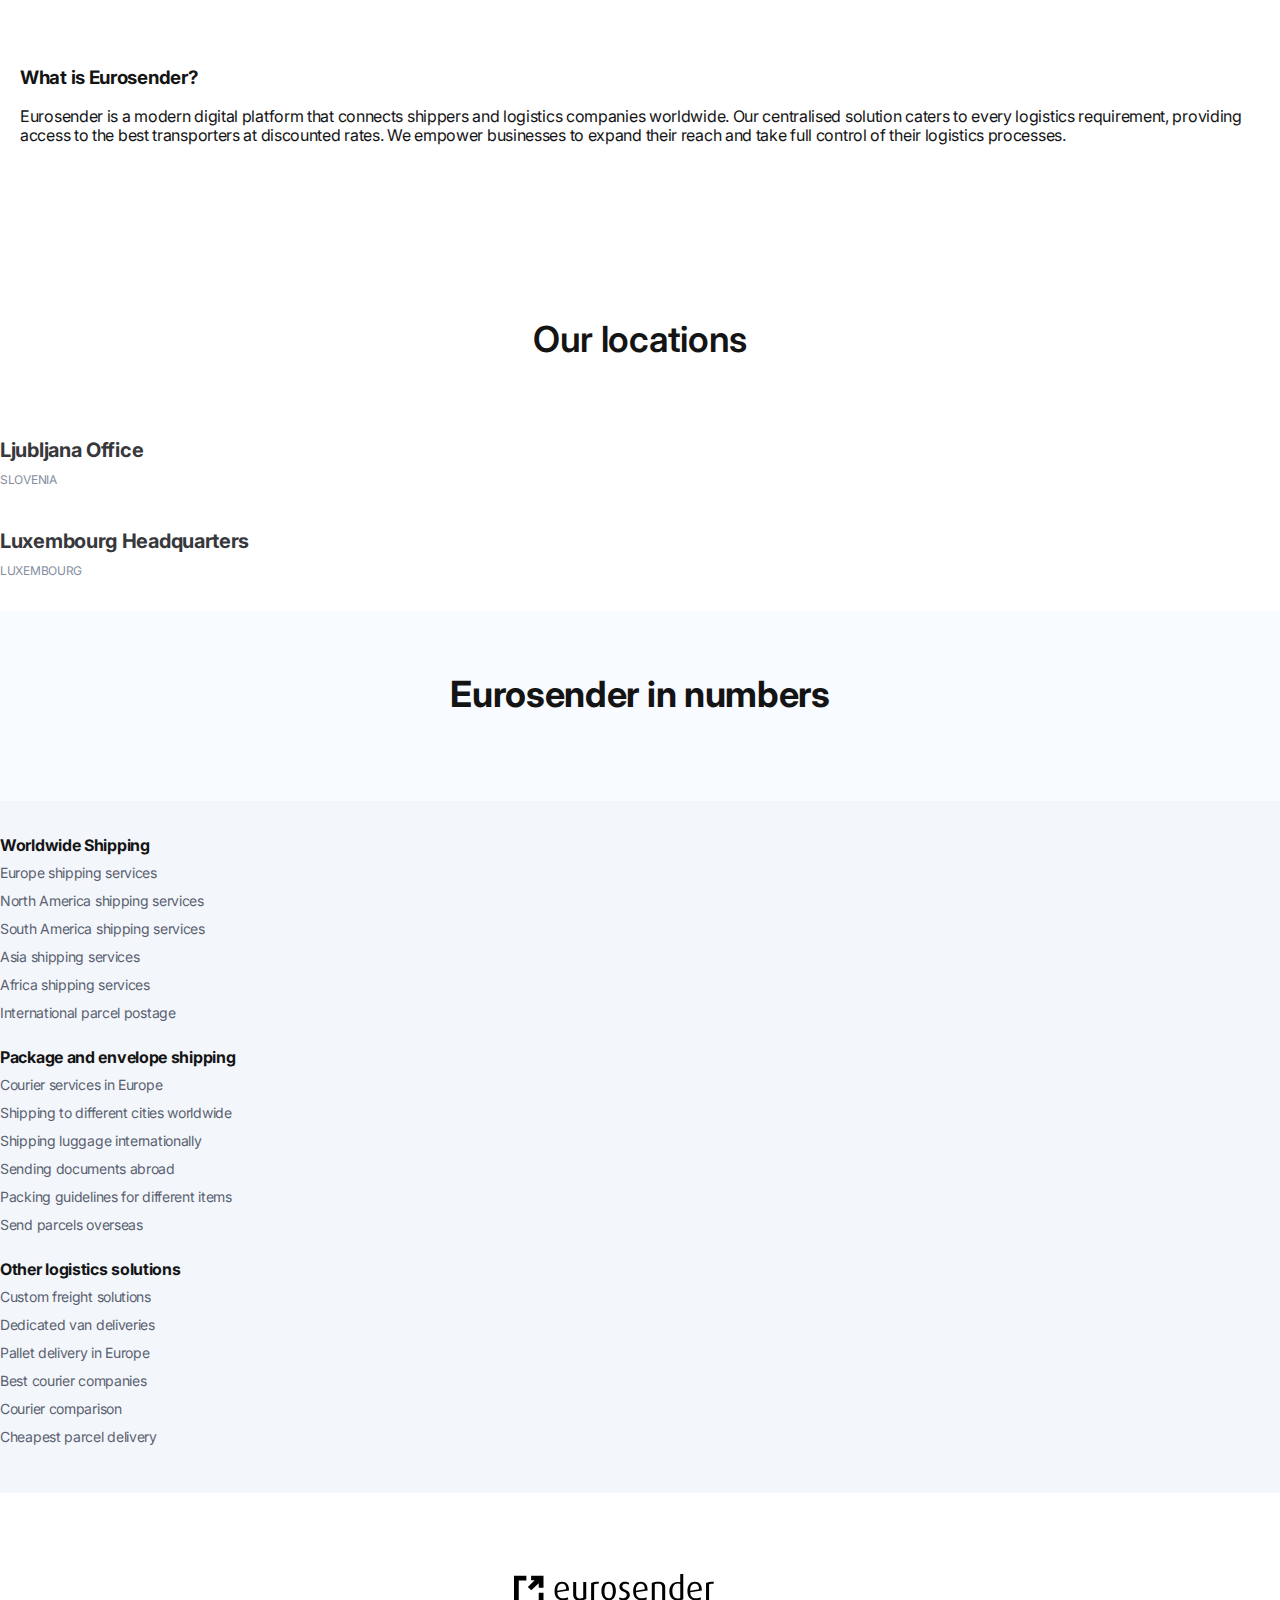
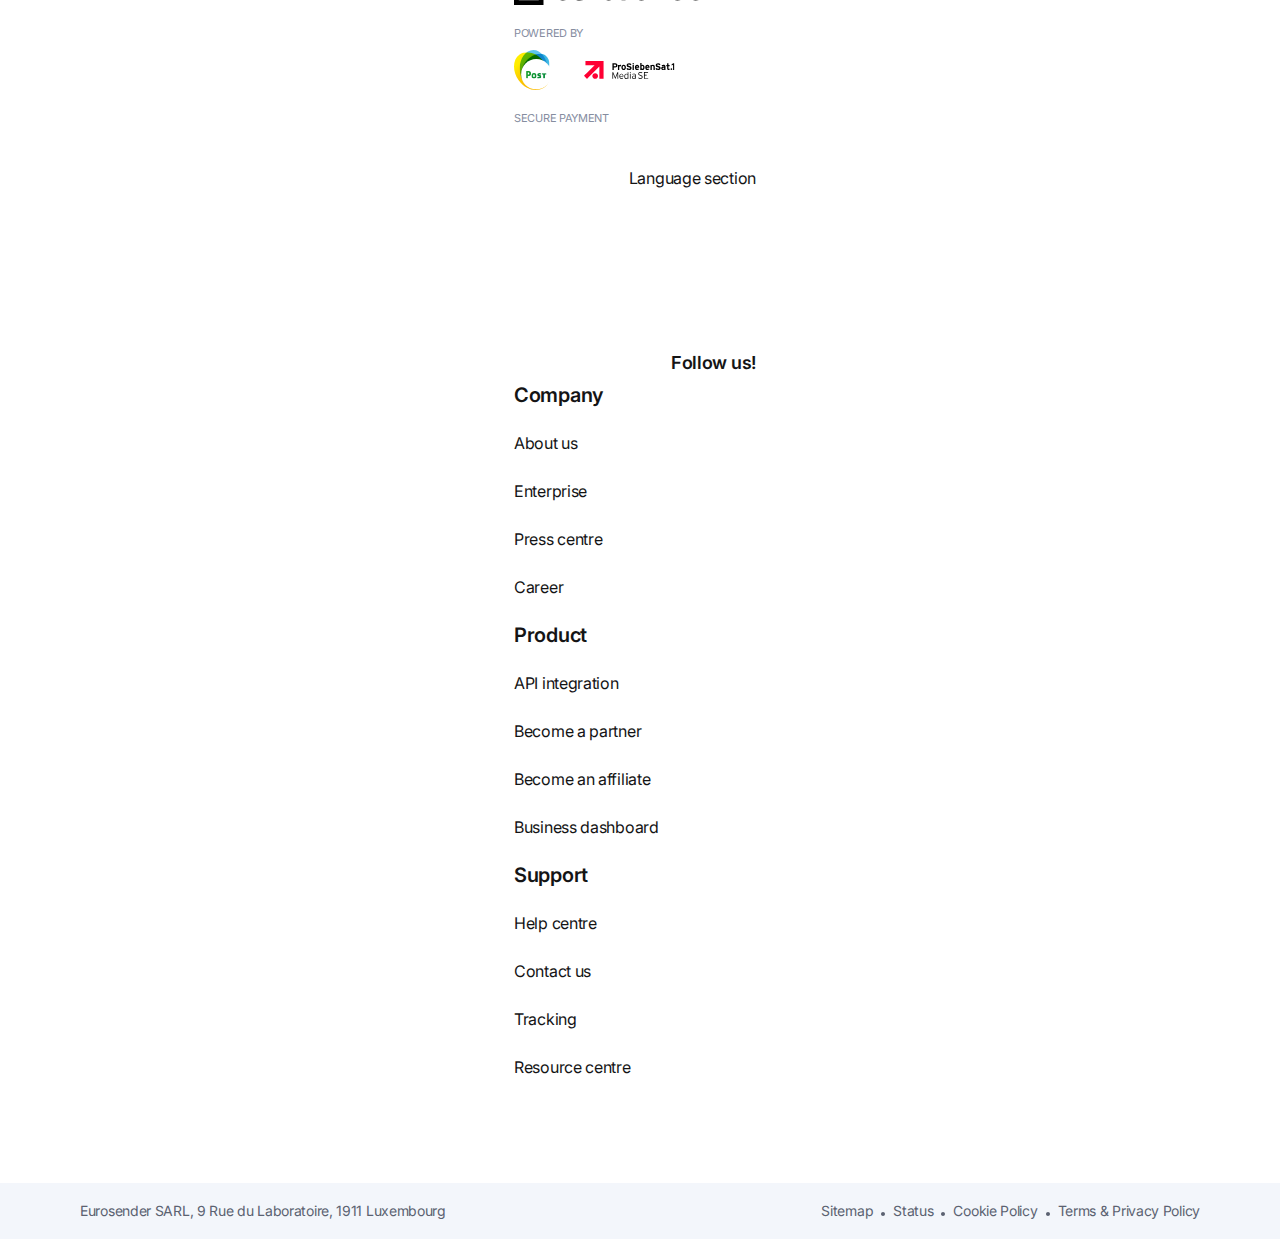
==== company.html @ af758bf4 "first commit" ====
<!DOCTYPE html>
<html lang="en">
  <head>
    <meta charset="UTF-8" />
    <meta name="viewport" content="width=device-width, initial-scale=1.0" />
    <title>
      Eurosender: the digital platform for global logistics services
    </title>
    <link
      rel="stylesheet"
      href="https://cdn.jsdelivr.net/npm/bootstrap@5.2.3/dist/css/bootstrap.min.css"
      integrity="sha384-rbsA2VBKQhggwzxH7pPCaAqO46MgnOM80zW1RWuH61DGLwZJEdK2Kadq2F9CUG65"
      crossorigin="anonymous"
    />
    <link
      rel="stylesheet"
      href="//fonts.labkom.or.id/fontawesome/css/all.css"
    />
    <!-- <link
      rel="stylesheet"
      href="https://cdnjs.cloudflare.com/ajax/libs/font-awesome/6.4.0/css/all.min.css"
      integrity="sha512-iecdLmaskl7CVkqkXNQ/ZH/XLlvWZOJyj7Yy7tcenmpD1ypASozpmT/E0iPtmFIB46ZmdtAc9eNBvH0H/ZpiBw=="
      crossorigin="anonymous"
      referrerpolicy="no-referrer"
    /> -->
    <link rel="stylesheet" href="assets/css/style.css" />
    <script
      src="https://code.jquery.com/jquery-3.7.0.min.js"
      integrity="sha256-2Pmvv0kuTBOenSvLm6bvfBSSHrUJ+3A7x6P5Ebd07/g="
      crossorigin="anonymous"
    ></script>
    <script src="assets/main.js"></script>
  </head>
  <body>
    <div>
      <!-- Intro section  -->
      <section class="intro">
        <div class="container">
          <div class="row">
            <div class="col-11">
              <div class="row padding align-items-center justify-content-end">
                <div class="col-lg-5 order-lg-2">
                  <img
                    src="https://fe-assets.eurosender.com/pages/about-us/what-is-eurosender.png"
                    alt=""
                  />
                </div>
                <div class="col-lg-6 order-lg-1">
                  <h3>What is Eurosender?</h3>

                  <p>
                    <span>
                      Eurosender is a modern digital platform that connects
                      shippers and logistics companies worldwide. Our
                      centralised solution caters to every logistics
                      requirement, providing access to the best transporters at
                      discounted rates. We empower businesses to expand their
                      reach and take full control of their logistics processes.
                    </span>
                  </p>
                </div>
              </div>
            </div>
          </div>
        </div>
      </section>

      <!-- location section  -->
      <section class="location">
        <div class="container padding">
          <div class="row">
            <h3>Our locations</h3>
          </div>
          <div class="row">
            <div class="col-lg-6 text-center">
              <img
                src="https://fe-assets.eurosender.com/pages/about-us/ljubljana.jpg"
                alt=""
              />
              <p class="title">
                <span> Ljubljana Office </span>
              </p>
              <p class="country">
                <span>SLOVENIA</span>
              </p>
            </div>
            <div class="col-lg-6 text-center">
              <img
                src="https://fe-assets.eurosender.com/pages/about-us/luxembourg.jpg"
                alt=""
              />
              <p class="title">
                <span> Luxembourg Headquarters </span>
              </p>
              <p class="country">
                <span>Luxembourg</span>
              </p>
            </div>
          </div>
        </div>
      </section>

      <!-- Eurosender in number  -->
      <section class="stats">
        <div class="container">
          <div class="row text-center">
            <h3 class="title">Eurosender in numbers</h3>
          </div>

          <div class="row">
            <div class="col-xl-3 col-lg-6 col-md-6"></div>
          </div>
        </div>
      </section>
    </div>
    <!-- /////////////  footer section  ////////// -->

    <!-- /////////////  footer link section  ////////// -->

    <section class="footer-link-section">
      <div class="container">
        <div class="row justify-content-center">
          <div class="col-11 c-pd">
            <div class="row">
              <div class="col-md-4 c-mb-16">
                <p>Worldwide Shipping</p>
                <div class="link-style">
                  <a href="#">Europe shipping services</a>
                  <a href="#">North America shipping services</a>
                  <a href="#">South America shipping services</a>
                  <a href="#">Asia shipping services</a>
                  <a href="#">Africa shipping services</a>
                  <a href="#">International parcel postage</a>
                </div>
              </div>
              <div class="col-md-4 c-mb-16">
                <p>Package and envelope shipping</p>
                <div class="link-style">
                  <a href="#">Courier services in Europe</a>
                  <a href="#">Shipping to different cities worldwide</a>
                  <a href="#">Shipping luggage internationally</a>
                  <a href="#">Sending documents abroad</a>
                  <a href="#">Packing guidelines for different items</a>
                  <a href="#">Send parcels overseas</a>
                </div>
              </div>
              <div class="col-md-4 c-mb-16">
                <p>Other logistics solutions</p>
                <div class="link-style">
                  <a href="#">Custom freight solutions</a>
                  <a href="#">Dedicated van deliveries</a>
                  <a href="#">Pallet delivery in Europe</a>
                  <a href="#">Best courier companies</a>
                  <a href="#">Courier comparison</a>
                  <a href="#">Cheapest parcel delivery</a>
                </div>
              </div>
            </div>
          </div>
        </div>
      </div>
    </section>

    <footer>
      <div class="footer">
        <div class="container-fluid padding">
          <div class="row">
            <div class="col-xxl-3 col-xl-4 col-md-6 margin-bottom-30">
              <div class="logo">
                <div class="logo-area">
                  <svg
                    width="100%"
                    viewBox="0 0 150 24"
                    xmlns="http://www.w3.org/2000/svg"
                  >
                    <path
                      fill-rule="evenodd"
                      clip-rule="evenodd"
                      d="M10.3687 10.4715L12.9656 13.0286L18.5429 7.7492V11.0488H22.1198V2.05719H12.8379V5.52181H15.4774L10.3687 10.4715Z"
                      fill="black"
                    ></path>
                    <path
                      fill-rule="evenodd"
                      clip-rule="evenodd"
                      d="M9.27338 2.05719V5.60171H3.57306V20.4552H18.5462V14.8007H22.1198V24H0V2.05719H9.27338Z"
                      fill="black"
                    ></path>
                    <path
                      fill-rule="evenodd"
                      clip-rule="evenodd"
                      d="M32.5496 14.4012C32.5496 15.9002 32.9273 17.0325 33.6818 17.7987C34.4364 18.5647 35.4652 18.9477 36.7681 18.9477C37.523 18.9477 38.1704 18.8814 38.7108 18.7477C39.2505 18.6149 39.7438 18.4236 40.1901 18.1732L40.781 19.6222C40.3184 19.8887 39.7308 20.1095 39.0194 20.2843C38.3074 20.4594 37.4976 20.5465 36.5887 20.5465C34.7019 20.5465 33.2017 19.9597 32.0869 18.7852C30.9719 17.6111 30.415 15.8586 30.415 13.5267C30.415 11.2948 30.925 9.5796 31.9456 8.38023C32.9654 7.18141 34.3163 6.58146 35.9969 6.58146C37.6945 6.58146 38.9977 7.12717 39.9069 8.21778C40.8157 9.30894 41.2699 10.962 41.2699 13.1772L32.5496 14.4012ZM35.919 8.00576C34.8564 8.00576 34.0152 8.4345 33.3983 9.29252C32.7811 10.15 32.4725 11.4614 32.4725 13.227L39.1091 12.2444C39.1091 10.7664 38.8388 9.68783 38.2984 9.01309C37.7587 8.343 36.9655 8.00576 35.919 8.00576ZM49.2954 20.5714C47.6151 20.5714 46.3761 20.1885 45.5787 19.4222C44.7812 18.6562 44.3824 17.5736 44.3824 16.1748V6.83132H46.6464V16.2701C46.6464 17.1029 46.8777 17.7736 47.3406 18.2856C47.8038 18.7935 48.4988 19.0474 49.4243 19.0474C50.4528 19.0474 51.2852 18.8644 51.9196 18.4982V6.83132H54.1834V19.4975C53.6175 19.8137 52.9272 20.0715 52.1126 20.2715C51.2982 20.4717 50.3589 20.5714 49.2954 20.5714ZM63.2635 8.28051C62.8514 8.18052 62.397 8.13066 61.8997 8.13066C61.1795 8.13066 60.5792 8.27202 60.0994 8.55529V20.2966H57.8354V7.55591C58.5387 7.20607 59.3107 6.96061 60.1508 6.81925C60.9911 6.67706 62.2088 6.60666 63.8029 6.60666L63.2635 8.28051ZM71.0052 20.5465C69.2047 20.5465 67.8501 19.9057 66.9413 18.6231C66.0321 17.3407 65.5779 15.6583 65.5779 13.5766C65.5779 11.4614 66.0279 9.76671 66.9283 8.49283C67.8284 7.21895 69.1787 6.58146 70.9793 6.58146C72.8148 6.58146 74.1778 7.21456 75.0698 8.48023C75.9614 9.74616 76.4077 11.4452 76.4077 13.5766C76.4077 15.6748 75.9569 17.3612 75.0565 18.6354C74.1564 19.9098 72.8063 20.5465 71.0052 20.5465ZM71.0056 7.98083C69.8056 7.98083 68.9777 8.50545 68.5236 9.55442C68.0686 10.6039 67.8418 11.9447 67.8418 13.5766C67.8418 15.2088 68.0686 16.5246 68.5236 17.5237C68.9777 18.5234 69.8056 19.0228 71.0056 19.0228C72.2059 19.0228 73.0296 18.519 73.475 17.5108C73.9212 16.5038 74.1435 15.1924 74.1435 13.5766C74.1435 11.9277 73.9212 10.5828 73.475 9.54237C73.0296 8.50134 72.2059 7.98083 71.0056 7.98083ZM82.2204 20.4967C81.4664 20.4967 80.7843 20.4137 80.1759 20.2468C79.5674 20.08 79.0656 19.8556 78.6707 19.5721L79.2887 18.1234C79.5632 18.3565 79.9358 18.5483 80.4075 18.6982C80.8791 18.8475 81.4063 18.9228 81.9894 18.9228C82.7437 18.9228 83.3615 18.6982 83.8416 18.2483C84.3217 17.7988 84.5617 17.2489 84.5617 16.5994C84.5617 15.9334 84.3812 15.4126 84.0213 15.0384C83.6613 14.6636 82.9708 14.2886 81.9505 13.9136C80.9307 13.5391 80.1892 13.0358 79.726 12.4027C79.2628 11.7696 79.0312 11.0535 79.0312 10.2544C79.0312 9.20485 79.4126 8.32629 80.1759 7.61867C80.9392 6.91077 81.9381 6.55682 83.1722 6.55682C83.8416 6.55682 84.4413 6.63983 84.973 6.81078C85.5047 6.98172 85.9851 7.2102 86.4136 7.49813L85.8221 8.80516C85.5648 8.62654 85.2303 8.46381 84.8187 8.30985C84.4074 8.15561 83.9699 8.08082 83.507 8.08082C82.7696 8.08082 82.1996 8.28465 81.7962 8.69256C81.3931 9.10048 81.1922 9.60072 81.1922 10.1999C81.1922 10.7993 81.3891 11.2784 81.7838 11.645C82.1781 12.0115 82.8811 12.3813 83.8929 12.7564C84.9042 13.1314 85.6545 13.6352 86.1434 14.276C86.6325 14.9176 86.8765 15.6748 86.8765 16.5578C86.8765 17.6196 86.4435 18.5436 85.5775 19.3266C84.7115 20.1055 83.5922 20.4967 82.2204 20.4967ZM91.5067 14.4012C91.5067 15.9002 91.8844 17.0325 92.639 17.7987C93.3936 18.5647 94.422 18.9477 95.7253 18.9477C96.4801 18.9477 97.1278 18.8814 97.668 18.7477C98.2076 18.6149 98.7007 18.4236 99.1472 18.1732L99.7382 19.6222C99.2753 19.8887 98.688 20.1095 97.9766 20.2843C97.2646 20.4594 96.4547 20.5465 95.5456 20.5465C93.6587 20.5465 92.1589 19.9597 91.0438 18.7852C89.929 17.6111 89.3725 15.8586 89.3725 13.5267C89.3725 11.2948 89.8822 9.5796 90.9025 8.38023C91.9228 7.18141 93.2737 6.58146 94.954 6.58146C96.6516 6.58146 97.9548 7.12717 98.864 8.21778C99.7729 9.30894 100.227 10.962 100.227 13.1772L91.5067 14.4012ZM94.8761 8.00576C93.8135 8.00576 92.9726 8.4345 92.3554 9.29252C91.738 10.15 91.4299 11.4614 91.4299 13.227L98.0662 12.2444C98.0662 10.7664 97.796 9.68783 97.2555 9.01309C96.7162 8.343 95.9227 8.00576 94.8761 8.00576ZM111.133 20.2966V10.6283C111.133 9.87931 110.919 9.25469 110.49 8.75528C110.061 8.25558 109.307 8.00574 108.227 8.00574C107.644 8.00574 107.163 8.04327 106.786 8.11779C106.409 8.19312 106.015 8.31394 105.603 8.48023V20.2966H103.339V7.53098C104.008 7.21456 104.745 6.97732 105.552 6.81925C106.357 6.6609 107.309 6.58146 108.406 6.58146C110.173 6.58146 111.446 6.9691 112.226 7.74357C113.007 8.51803 113.397 9.4629 113.397 10.5784V20.2966H111.133ZM122.605 20.5465C120.668 20.5465 119.167 19.9389 118.104 18.719C117.041 17.5026 116.51 15.8501 116.51 13.7637C116.51 11.5614 117.058 9.82946 118.152 8.57229C119.245 7.31019 120.698 6.68147 122.512 6.68147C123.211 6.68147 123.939 6.78119 124.69 6.98172V0.68573H126.953V19.5975C126.49 19.8803 125.877 20.1096 125.114 20.2843C124.351 20.4594 123.515 20.5465 122.605 20.5465ZM124.69 8.20577C124.454 8.13893 124.175 8.08085 123.861 8.03044C123.544 7.98086 123.253 7.95593 122.979 7.95593C121.5 7.95593 120.432 8.48027 119.768 9.5339C119.103 10.5829 118.773 11.9362 118.773 13.5892C118.773 15.2924 119.086 16.6367 119.716 17.6196C120.346 18.6067 121.341 19.0973 122.7 19.0973C123.635 19.0973 124.299 18.9727 124.69 18.7231V8.20577ZM132.201 14.4012C132.201 15.9002 132.578 17.0325 133.333 17.7987C134.087 18.5647 135.116 18.9477 136.419 18.9477C137.174 18.9477 137.821 18.8814 138.362 18.7477C138.901 18.6149 139.395 18.4236 139.841 18.1732L140.431 19.6222C139.969 19.8887 139.382 20.1095 138.67 20.2843C137.958 20.4594 137.148 20.5465 136.239 20.5465C134.353 20.5465 132.852 19.9597 131.737 18.7852C130.623 17.6111 130.066 15.8586 130.066 13.5267C130.066 11.2948 130.576 9.5796 131.596 8.38023C132.616 7.18141 133.967 6.58146 135.647 6.58146C137.345 6.58146 138.648 7.12717 139.558 8.21778C140.466 9.30894 140.921 10.962 140.921 13.1772L132.201 14.4012ZM135.57 8.00576C134.507 8.00576 133.666 8.4345 133.049 9.29252C132.432 10.15 132.123 11.4614 132.123 13.227L138.76 12.2444C138.76 10.7664 138.489 9.68783 137.949 9.01309C137.41 8.343 136.616 8.00576 135.57 8.00576ZM149.461 8.28051C149.049 8.18052 148.595 8.13066 148.097 8.13066C147.377 8.13066 146.777 8.27202 146.297 8.55529V20.2966H144.033V7.55591C144.737 7.20607 145.509 6.96061 146.349 6.81925C147.189 6.67706 148.406 6.60666 150.001 6.60666L149.461 8.28051Z"
                      fill="black"
                    ></path>
                  </svg>
                </div>
              </div>
              <div>
                <div class="img-title">Powered by</div>
                <div class="img-section">
                  <img src="/assets/svgs/post.svg" alt="" />
                  <img
                    src="https://www.eurosender.com/_assets/footer/ergo.svg"
                    alt=""
                  />
                  <img src="/assets/svgs/proSieben.svg" alt="" />
                  <img
                    src="https://www.eurosender.com/_assets/footer/FRC-2x.png"
                    alt=""
                    class="img-size"
                  />
                </div>
              </div>
              <div>
                <div class="img-title">SECURE PAYMENT</div>
                <div class="img-section img-section-2">
                  <img
                    src="https://www.eurosender.com/_assets/footer/visa.svg"
                    alt=""
                  />
                  <img
                    src="https://www.eurosender.com/_assets/footer/Mastercard_branded.svg"
                    alt=""
                  />
                  <img
                    src="https://www.eurosender.com/_assets/footer/American_Express.svg"
                    alt=""
                  />
                  <img
                    src="https://www.eurosender.com/_assets/footer/PayPal_vertical.svg"
                    alt=""
                  />
                  <img
                    src="https://www.eurosender.com/_assets/footer/google.svg"
                    alt=""
                  />
                  <img
                    src="https://www.eurosender.com/_assets/footer/apple.svg"
                    alt=""
                  />
                </div>
              </div>
            </div>
            <div class="col-xxl-2 order-xxl-3 col-xl-4 col-md-6">
              <div class="lang-social-area">
                <div class="lang-wrapper">Language section</div>
                <div class="social-area">
                  <p>Follow us!</p>
                  <div class="social-area-1">
                    <ul>
                      <li>
                        <a href="#">
                          <i class="fa-brands fa-square-facebook"></i>
                        </a>
                      </li>
                      <li>
                        <a href="#">
                          <i class="fa-brands fa-instagram"></i>
                        </a>
                      </li>
                      <li>
                        <a href="#">
                          <i class="fa-brands fa-linkedin"></i>
                        </a>
                      </li>
                      <li>
                        <a href="#">
                          <i class="fa-brands fa-square-twitter"></i>
                        </a>
                      </li>
                    </ul>
                  </div>
                </div>
              </div>
            </div>

            <div class="col-xxl-7 order-xxl-2">
              <div class="footer-link">
                <div class="row">
                  <div class="col-md-4">
                    <div class="footer-link-info">
                      <dt>Company</dt>
                      <dd><a href="#">About us</a></dd>
                      <dd><a href="#">Enterprise</a></dd>
                      <dd><a href="#">Press centre</a></dd>
                      <dd><a href="#">Career</a></dd>
                    </div>
                  </div>
                  <div class="col-md-4">
                    <div class="footer-link-info">
                      <dt>Product</dt>
                      <dd><a href="#">API integration</a></dd>
                      <dd><a href="#">Become a partner</a></dd>
                      <dd><a href="#">Become an affiliate</a></dd>
                      <dd><a href="#">Business dashboard</a></dd>
                    </div>
                  </div>
                  <div class="col-md-4">
                    <div class="footer-link-info">
                      <dt>Support</dt>
                      <dd><a href="#">Help centre</a></dd>
                      <dd><a href="#">Contact us</a></dd>
                      <dd><a href="#">Tracking</a></dd>
                      <dd><a href="#">Resource centre</a></dd>
                    </div>
                  </div>
                </div>
              </div>
            </div>
          </div>
        </div>
      </div>
      <div class="footer-bottom">
        <div class="container-fluid">
          <div class="footer-bottom-wrapper">
            <div class="bottom-section">
              <div class="address">
                <p>Eurosender SARL, 9 Rue du Laboratoire, 1911 Luxembourg</p>
              </div>
              <div class="about">
                <a href="#">Sitemap</a>
                <div class="dot">
                  <svg
                    aria-hidden="true"
                    focusable="false"
                    data-prefix="fas"
                    data-icon="circle"
                    class="svg-inline--fa fa-circle"
                    role="img"
                    xmlns="http://www.w3.org/2000/svg"
                    viewBox="0 0 512 512"
                    style="width: 4px"
                  >
                    <path
                      fill="currentColor"
                      d="M256 512c141.4 0 256-114.6 256-256S397.4 0 256 0S0 114.6 0 256S114.6 512 256 512z"
                    ></path>
                  </svg>
                </div>
                <a href="#">Status</a>
                <div class="dot">
                  <svg
                    aria-hidden="true"
                    focusable="false"
                    data-prefix="fas"
                    data-icon="circle"
                    class="svg-inline--fa fa-circle"
                    role="img"
                    xmlns="http://www.w3.org/2000/svg"
                    viewBox="0 0 512 512"
                    style="width: 4px"
                  >
                    <path
                      fill="currentColor"
                      d="M256 512c141.4 0 256-114.6 256-256S397.4 0 256 0S0 114.6 0 256S114.6 512 256 512z"
                    ></path>
                  </svg>
                </div>
                <a href="#">cookie policy </a>
                <div class="dot">
                  <svg
                    aria-hidden="true"
                    focusable="false"
                    data-prefix="fas"
                    data-icon="circle"
                    class="svg-inline--fa fa-circle"
                    role="img"
                    xmlns="http://www.w3.org/2000/svg"
                    viewBox="0 0 512 512"
                    style="width: 4px"
                  >
                    <path
                      fill="currentColor"
                      d="M256 512c141.4 0 256-114.6 256-256S397.4 0 256 0S0 114.6 0 256S114.6 512 256 512z"
                    ></path>
                  </svg>
                </div>
                <a href="#" class="terms">Terms & Privacy Policy</a>
              </div>
            </div>
          </div>
        </div>
      </div>
    </footer>
  </body>
</html>
---- assets/css/style.css ----
@import url("https://fonts.googleapis.com/css2?family=Inter:wght@400;700&display=swap");
:root {
  --primary-color: #007bff;
  --secondary-color: #ff4016;
  --paragraph-color: #141415;
  --dark-color: #141415;
  --white-color: #f3f6fb;
  --heading-font: "Inter", sans-serif;
  --body-font: "Inter", sans-serif;
}

html {
  -webkit-text-size-adjust: 100%;
  -ms-text-size-adjust: 100%;
  font-family: var(--body-font);
  letter-spacing: -0.3px;
}

* {
  -webkit-box-sizing: border-box;
  box-sizing: border-box;
  outline: none;
  -moz-osx-font-smoothing: grayscale;
  /* Firefox */
  -webkit-font-smoothing: antialiased;
  /* WebKit  */
}

body {
  margin: 0;
  color: var(--paragraph-color);
  overflow-x: hidden;
  font-family: var(--body-font);
  line-height: 1.15;
}

a {
  color: inherit;
  text-decoration: none;
  color: var(--paragraph-color);
}

ul {
  margin: 0;
  list-style-type: none;
}

.show {
  display: block !important;
}

h2 {
  font-size: 40px;
  margin: 0 0 24px;
}

.style-button {
  width: unset;
  line-height: 16px;
  padding: 0 24px;
  border: none;
  font-size: 14px;
  border-radius: 6px;
  font-weight: 600;
  display: inline-flex;
  align-items: center;
  justify-content: center;
  color: #fff;
  min-height: 48px;
  transition: all 0.2s ease-in-out;
  position: relative;
  cursor: pointer;
}

.header-notice {
  display: flex;
  justify-content: center;
  padding: 12px 32px;
  background-color: var(--white-color);
}
.header-notice svg {
  color: var(--primary-color);
  width: 4px;
  margin-left: 8px;
}
.header-notice a {
  color: var(--dark-color);
  font-size: 14px;
  font-weight: 400;
}
.header-notice a:hover {
  text-decoration: underline;
}

nav.header-nav {
  background: #fff;
  display: flex;
  flex-direction: row;
  justify-content: space-between;
  align-items: center;
  width: 100%;
  box-shadow: 0 2px 4px rgba(23, 70, 128, 0.1019607843);
  padding: 0 32px;
  align-items: center;
  z-index: 1000;
  height: 74px;
  transition: background-color 0.3s ease-in-out;
}
nav.header-nav a.header-nav-logo {
  width: 150px;
}
nav.header-nav ul.header-nav-menu {
  display: flex;
  align-items: center;
}
nav.header-nav ul.header-nav-menu li {
  position: relative;
}
nav.header-nav ul.header-nav-menu li a {
  display: block;
  flex: 0 1 1px;
  white-space: nowrap;
  font-size: 16px;
  line-height: 24px;
  padding: 25px 16px;
  color: #141415;
  border-radius: 4px;
  transition: all 0.1s linear;
  font-weight: 700;
}
nav.header-nav ul.header-nav-menu li a.featured-menu-item {
  background-color: var(--secondary-color);
  color: #fff !important;
  line-height: 16px;
  padding: 0 24px;
  border: none;
  font-size: 14px;
  border-radius: 6px;
  font-weight: 600;
  display: inline-flex;
  align-items: center;
  justify-content: center;
  min-height: 48px;
  transition: all 0.2s ease-in-out;
  position: relative;
  cursor: pointer;
}
nav.header-nav ul.header-nav-menu li a.settings-menu-item {
  padding: 0 0 0 10px;
}
nav.header-nav ul.header-nav-menu li a.settings-menu-item svg {
  transform: translateY(-3px);
  width: 22px;
}
nav.header-nav ul.header-nav-menu li a.settings-menu-item:hover {
  color: initial;
}
nav.header-nav ul.header-nav-menu li a:hover {
  color: #5b6271;
}
nav.header-nav ul.header-nav-menu li .c-dropdown-wrapper {
  display: none;
  position: absolute;
  left: 0;
  top: 100%;
}
nav.header-nav ul.header-nav-menu li .c-dropdown-style {
  background-color: #fff;
  border-radius: 4px;
  padding-left: 0;
  box-shadow: 0 4px 10px rgba(23, 70, 128, 0.1490196078);
  min-width: 240px;
}
nav.header-nav ul.header-nav-menu li .c-dropdown-style li a {
  display: flex;
  justify-content: space-between;
  align-items: center;
  color: #000;
  padding: 12px 24px;
  font-size: 14px;
  line-height: 24px;
  font-weight: 200;
}
nav.header-nav ul.header-nav-menu li .c-dropdown-style li a i {
  font-size: 10px;
  color: #acacac;
}
nav.header-nav ul.header-nav-menu li .c-dropdown-style a:hover {
  background-color: #f3f6fb;
}
nav.header-nav ul.header-nav-menu li.has-c-dropdown ul.c-dropdown-menu {
  margin-top: 7px;
}
nav.header-nav ul.header-nav-menu li.has-c-dropdown ul.c-dropdown-menu > .has-c-second-dropdown {
  position: relative;
}
nav.header-nav ul.header-nav-menu li.has-c-dropdown ul.c-dropdown-menu > .has-c-second-dropdown > .c-dropdown-second-menu {
  display: none;
  position: absolute;
  left: 99%;
  top: 0;
}
nav.header-nav ul.header-nav-menu li.has-c-dropdown ul.c-dropdown-menu > .has-c-second-dropdown:hover .c-dropdown-second-menu {
  display: block;
}
nav.header-nav ul.header-nav-menu li.has-c-dropdown:hover div.c-dropdown-wrapper:not(.settings-dropdown-wrapper) {
  display: block;
}
nav.header-nav ul.header-nav-menu li.has-c-dropdown > .settings-dropdown-wrapper {
  display: block;
  left: auto;
  right: 0;
}
nav.header-nav ul.header-nav-menu li.has-c-dropdown > .settings-dropdown-wrapper > .c-dropdown-menu {
  margin-top: 30px !important;
}
nav.header-nav ul.header-nav-menu li.has-c-dropdown > .settings-dropdown-wrapper > .c-dropdown-menu li a {
  padding: 20px 24px;
}
nav.header-nav ul.header-nav-menu li.has-c-dropdown > .settings-dropdown-wrapper > .c-dropdown-menu li a div i {
  width: 24px;
  color: #000;
  font-size: 17px;
  margin-right: 16px;
}
nav.header-nav ul.header-nav-menu li.has-c-dropdown > .settings-dropdown-wrapper > .c-dropdown-menu li a.business-switch {
  border-top: 1px solid #d8dde7;
  padding: 14px 24px;
}
nav.header-nav ul.header-nav-menu li.has-c-dropdown > .settings-dropdown-wrapper > .c-dropdown-menu li a.business-switch span {
  font-weight: 700;
  font-size: 14px;
  color: #141415;
}
nav.header-nav ul.header-nav-menu li.has-c-dropdown > .settings-dropdown-wrapper > .c-dropdown-menu li a.business-switch .c-switch {
  width: 24px;
  height: 18px;
  display: block;
  border-radius: 21px;
  background-color: #858d9f;
  position: relative;
  transition: position 0.1s;
}
nav.header-nav ul.header-nav-menu li.has-c-dropdown > .settings-dropdown-wrapper > .c-dropdown-menu li a.business-switch .c-switch::after {
  content: "";
  width: 14px;
  height: 14px;
  display: block;
  background-color: #fff;
  border-radius: 50%;
  position: absolute;
  left: 0;
  margin: 1.8px;
}
nav.header-nav ul.header-nav-menu li.has-c-dropdown > .settings-dropdown-wrapper > .c-dropdown-menu li a.business-switch .c-switch.switch-on {
  background-color: var(--primary-color);
}
nav.header-nav ul.header-nav-menu li.has-c-dropdown > .settings-dropdown-wrapper > .c-dropdown-menu li a.business-switch .c-switch.switch-on::after {
  left: auto;
  right: 0;
}

.extra-margin {
  margin-top: 300px;
}

.section-padding {
  padding: 40px 0;
}
@media screen and (min-width: 768px) {
  .section-padding {
    padding: 60px 0;
  }
}
@media screen and (min-width: 1200px) {
  .section-padding {
    padding: 120px 0;
  }
}
.section-padding .blue {
  color: var(--primary-color);
}

.work-title h2 {
  font-size: 40px;
  padding: 0 20px;
  font-weight: 600;
  color: #141415;
}
.work .margin-top {
  margin-top: 30px;
}
.work .cards {
  max-width: 250px;
  padding: 0;
  margin: 10px 15px;
}
.work-content {
  display: flex;
  flex-direction: column;
  justify-content: center;
  align-items: center;
}
.work-content p {
  margin: 16px 0 24px;
  margin-bottom: 24px;
  font-weight: 300;
  font-size: 18px;
  line-height: 150%;
  text-align: center;
}
.work .work-btn {
  display: flex;
  justify-content: center;
  background-color: var(--primary-color);
}

.registered-title {
  margin-bottom: 80px;
}
.registered-title .title {
  font-weight: 600;
  line-height: 120%;
  color: #141415;
  text-align: center;
}
.registered-title .title-2 {
  background-color: #00d18a;
  color: #fff;
  border-radius: 24px;
  padding: 4px 16px 4px 12px;
  margin: 0;
  font-weight: 600;
  font-size: 16px;
  display: inline-block;
  line-height: 150%;
}
.registered-title .title-2 span {
  white-space: nowrap;
  display: inline-block;
}
.registered-title .title-2 .check-reg {
  display: none;
}
@media screen and (min-width: 768px) {
  .registered-title .title-2 .check-reg {
    display: block;
  }
}
.registered .content-area .p1 {
  font-weight: 400;
  font-size: 14px;
  line-height: 120%;
  color: #858d9f;
  margin: 0;
  letter-spacing: 1.2px;
}
.registered .content-area .heading-style {
  font-weight: 600;
  font-size: 24px;
  line-height: 120%;
  margin: 8px 0 16px;
  margin-bottom: 16px;
}
@media screen and (min-width: 768px) {
  .registered .content-area .heading-style {
    font-size: 32px;
  }
}
@media screen and (min-width: 992px) {
  .registered .content-area .heading-style {
    margin-bottom: 24px;
  }
}
.registered .content-area .p2 {
  font-weight: 300;
  font-size: 16px;
  line-height: 150%;
  margin: 0;
}
.registered .content-img {
  margin-top: 24px;
  text-align: center;
}
.registered .content-img svg {
  vertical-align: middle;
  width: 600px;
  height: 274px;
}
.registered .access-area {
  margin-top: 40px;
  text-align: center;
}
.registered .access-area-title {
  font-weight: 600;
  font-size: 26px;
  line-height: 120%;
  color: #141415;
  margin: 0 0 24px;
}
@media screen and (min-width: 768px) {
  .registered .access-area-title {
    font-size: 32px;
  }
}
@media screen and (min-width: 992px) {
  .registered .access-area {
    margin-top: 80px;
  }
}

.customers {
  overflow: hidden;
  max-width: 1120px;
  position: relative;
  left: 50%;
  transform: translateX(-50%);
  padding: 40px 0;
}
@media screen and (min-width: 480px) {
  .customers {
    padding: 40px 0 78px;
  }
}
@media screen and (min-width: 768px) {
  .customers {
    padding: 60px 0 98px;
  }
}
@media screen and (min-width: 992px) {
  .customers {
    padding: 80px 0 120px;
  }
}

.review {
  background: linear-gradient(180deg, #003bff -44.46%, #99caff 100.03%);
  text-align: center;
  padding: 60px 0 40px;
}
@media screen and (min-width: 992px) {
  .review {
    padding: 120px 0 80px;
  }
}
.review-wrapper {
  padding: 0 40px;
}
@media screen and (min-width: 992px) {
  .review-wrapper {
    padding: 0;
  }
}
.review-wrapper .title-style {
  font-weight: 550;
  font-size: 32px;
  line-height: 120%;
  color: var(--white-color);
  margin: 0 0 24px;
}
@media screen and (min-width: 768px) {
  .review-wrapper .title-style {
    font-size: 40px;
  }
}
.review-wrapper .shipping-btn {
  background: #0061ff;
  width: 100%;
  margin-bottom: 40px;
}
@media screen and (min-width: 768px) {
  .review-wrapper .shipping-btn {
    width: unset;
  }
}
.review-wrapper .shipping-btn:hover {
  color: var(--white-color);
  background-color: #004eff;
}
.review-wrapper-content {
  color: var(--white-color);
  font-weight: 300;
  font-size: 16px;
  line-height: 120%;
  display: flex;
  align-items: center;
  flex-direction: column;
}
.review-wrapper-content .margin-4 {
  margin: 0 4px;
}
.review-wrapper-content .margin-4 .svg-inline--fa {
  display: var(--fa-display, inline-block);
  height: 1em;
  overflow: visible;
  vertical-align: 1px;
}
.review-wrapper-content .margin-4 .styles_icon__qL_wc {
  color: #ffc107;
  font-size: 14px;
  margin: -2px;
}
.review-wrapper-logo {
  display: flex;
  gap: 8px;
  margin-top: 16px;
  align-items: center;
  justify-content: center;
}

.intro .padding {
  padding: 20px 20px 24px;
}
@media screen and (min-width: 992px) {
  .intro .padding {
    padding-top: 24px;
    padding-bottom: 40px;
  }
}
@media screen and (min-width: 1200px) {
  .intro .padding {
    padding-top: 30px;
    padding-bottom: 60px;
  }
}
.intro .padding h2 {
  margin-bottom: 8px;
  margin-top: 0;
  font-size: 26px;
  line-height: 30px;
  font-weight: 600;
}
@media screen and (min-width: 768px) {
  .intro .padding h2 {
    font-size: 36px;
    line-height: 46px;
  }
}

.location {
  padding-top: 24px;
  padding-bottom: 24px;
  background-color: #fff;
}
@media screen and (min-width: 768px) {
  .location {
    padding-top: 40px;
    padding-bottom: 40px;
  }
}
@media screen and (min-width: 992px) {
  .location {
    padding-bottom: 30px;
    padding-top: 60px;
  }
}
.location h3 {
  font-size: 26px;
  line-height: 30px;
  text-align: center;
  color: #141415;
  font-weight: 600;
}
@media screen and (min-width: 768px) {
  .location h3 {
    font-size: 36px;
    line-height: 46px;
  }
}
.location img {
  margin-bottom: 16px;
}
.location .title {
  font-size: 20px;
  line-height: 24px;
  color: #37383c;
  margin-bottom: 8px;
  font-weight: 700;
}
.location .country {
  text-transform: uppercase;
  font-size: 12px;
  line-height: 20px;
  color: #858d9f;
  margin: 0;
}

.stats {
  padding: 24px 20px;
  background-color: #f8fbff;
}
@media screen and (min-width: 768px) {
  .stats {
    padding: 40px 0;
  }
}
@media screen and (min-width: 992px) {
  .stats {
    padding: 60px 0;
  }
}
.stats .title {
  color: #141415;
  font-size: 26px;
  line-height: 30px;
  text-align: left;
  margin: 0 0 24px;
}
@media screen and (min-width: 768px) {
  .stats .title {
    text-align: center;
    font-size: 36px;
    line-height: 46px;
  }
}

footer {
  background-color: #fff;
  color: #141415;
}
footer .footer {
  position: relative;
  display: flex;
  flex-wrap: wrap;
  padding-top: 24px;
  min-height: 74px;
}
@media screen and (min-width: 480px) {
  footer .footer {
    padding-bottom: 16px;
    padding-top: 40px;
  }
}
@media screen and (min-width: 1200px) {
  footer .footer {
    padding: 80px 0;
  }
}
footer .footer .margin-bottom-30 {
  margin-bottom: 30px;
}
footer .footer .padding {
  padding-left: 20px;
  padding-right: 20px;
  margin-left: auto;
  margin-right: auto;
  max-width: 1126px;
}
@media screen and (min-width: 768px) {
  footer .footer .padding {
    padding-left: 40px;
    padding-right: 40px;
  }
}
@media screen and (min-width: 1200px) {
  footer .footer .padding {
    max-width: 1920px;
    padding-left: 90px;
    padding-right: 100px;
  }
}
footer .footer .logo {
  cursor: pointer;
}
@media screen and (min-width: 1366px) {
  footer .footer .logo {
    display: inline-block;
    margin-bottom: 38px;
  }
}
footer .footer .logo-area {
  width: 200px;
  position: relative;
  display: flex;
}
footer .footer .img-title {
  font-weight: 400;
  font-size: 11px;
  line-height: 24px;
  color: #858d9f;
  text-transform: uppercase;
  margin-top: 16px;
  padding-bottom: 5px;
}
footer .footer .img-section {
  display: flex;
  align-items: center;
  gap: 16px;
}
footer .footer .img-section-2 {
  margin-top: 4px;
}
footer .footer .img-size {
  width: 65px;
}
footer .footer .lang-social-area {
  padding: 24px 0;
  border-bottom: 1px solid #d8dde7;
  border-top: 1px solid #d8dde7;
  display: flex;
  align-items: center;
  justify-content: space-between;
}
@media screen and (min-width: 768px) {
  footer .footer .lang-social-area {
    border: none;
    flex-direction: column;
    align-items: flex-end;
    height: 187px;
    padding: 0;
    right: 0;
  }
}
@media screen and (min-width: 1200px) {
  footer .footer .lang-social-area {
    position: static;
    height: 214px;
  }
}
footer .footer .lang-social-area .social-area p {
  margin-bottom: 8px;
  margin-top: 0;
  font-size: 18px;
  font-weight: 600;
  line-height: 24px;
}
@media screen and (min-width: 768px) {
  footer .footer .lang-social-area .social-area p {
    text-align: right;
  }
}
footer .footer .lang-social-area .social-area-1 {
  display: flex;
  flex-wrap: wrap;
}
footer .footer .lang-social-area .social-area-1 ul {
  display: flex;
}
footer .footer .lang-social-area .social-area-1 ul li {
  padding: 0 6px;
}
footer .footer .lang-social-area .social-area-1 ul li a {
  font-size: 25px;
  color: #0061ff;
}
footer .footer-link {
  padding-top: 24px;
}
@media screen and (min-width: 768px) {
  footer .footer-link {
    border-top: 1px solid #d8dde7;
    margin-top: 40px;
    padding-top: 40px;
  }
}
@media screen and (min-width: 1200px) {
  footer .footer-link {
    border: none;
    margin-top: 0;
    padding-top: 0;
  }
}
footer .footer-link-info dt {
  color: #141415;
  font-size: 20px;
  font-weight: 600;
  line-height: 24px;
  margin-bottom: 24px;
}
footer .footer-link-info dd {
  color: #37383c;
  font-size: 16px;
  font-weight: 400;
  line-height: 24px;
  margin-bottom: 24px;
  margin-left: 0;
  cursor: pointer;
}
footer .footer-link-info dd:hover {
  text-decoration: underline;
}
footer .footer-bottom {
  background-color: #f3f6fb;
}
footer .footer-bottom-wrapper {
  padding-left: 20px;
  padding-right: 20px;
  margin-left: auto;
  margin-right: auto;
  max-width: 1126px;
}
@media screen and (min-width: 768px) {
  footer .footer-bottom-wrapper {
    padding-left: 40px;
    padding-right: 40px;
  }
}
@media screen and (min-width: 1200px) {
  footer .footer-bottom-wrapper {
    max-width: 1920px;
    padding-left: 80px;
    padding-right: 80px;
  }
}
footer .footer-bottom-wrapper .bottom-section {
  display: flex;
  color: #5b6271;
  justify-content: space-between;
  align-items: center;
  flex-direction: column;
  padding: 16px 0;
  font-weight: 400;
  font-size: 14px;
  line-height: 24px;
}
@media screen and (min-width: 992px) {
  footer .footer-bottom-wrapper .bottom-section {
    flex-direction: row;
  }
}
footer .footer-bottom-wrapper .bottom-section .address {
  text-align: center;
  margin-bottom: 16px;
}
@media screen and (min-width: 992px) {
  footer .footer-bottom-wrapper .bottom-section .address {
    margin-bottom: 0;
  }
}
footer .footer-bottom-wrapper .bottom-section .address p {
  margin: 0;
}
footer .footer-bottom-wrapper .bottom-section .about {
  display: flex;
  align-items: center;
  flex-wrap: wrap;
  justify-content: center;
}
footer .footer-bottom-wrapper .bottom-section .about a {
  color: #5b6271;
  text-transform: capitalize;
}
footer .footer-bottom-wrapper .bottom-section .about .dot {
  margin-left: 8px;
  margin-right: 8px;
}
footer .footer-bottom-wrapper .bottom-section .about .terms {
  margin-top: 8px;
  width: 100%;
  text-align: center;
}
@media screen and (min-width: 768px) {
  footer .footer-bottom-wrapper .bottom-section .about .terms {
    margin-top: 0;
    width: unset;
  }
}

section.footer-link-section {
  background-color: #f3f6fb;
}
section.footer-link-section p {
  color: #141415;
  font-weight: 700;
  font-size: 16px;
  line-height: 24px;
  margin-top: 16px;
  margin-bottom: 4px;
}
section.footer-link-section .link-style {
  display: flex;
  flex-direction: column;
  align-items: flex-start;
}
section.footer-link-section .link-style a {
  display: block;
  color: #5b6271;
  font-size: 14px;
  font-family: Inter, sans-serif;
  line-height: 24px;
  margin-bottom: 4px;
}
section.footer-link-section .link-style a:hover {
  color: #141415;
  text-decoration: underline;
}
section.footer-link-section .c-mb-16 {
  margin-bottom: 16px;
}
section.footer-link-section .c-pd {
  padding-top: 16px;
  padding-bottom: 24px;
}

/*# sourceMappingURL=style.css.map */
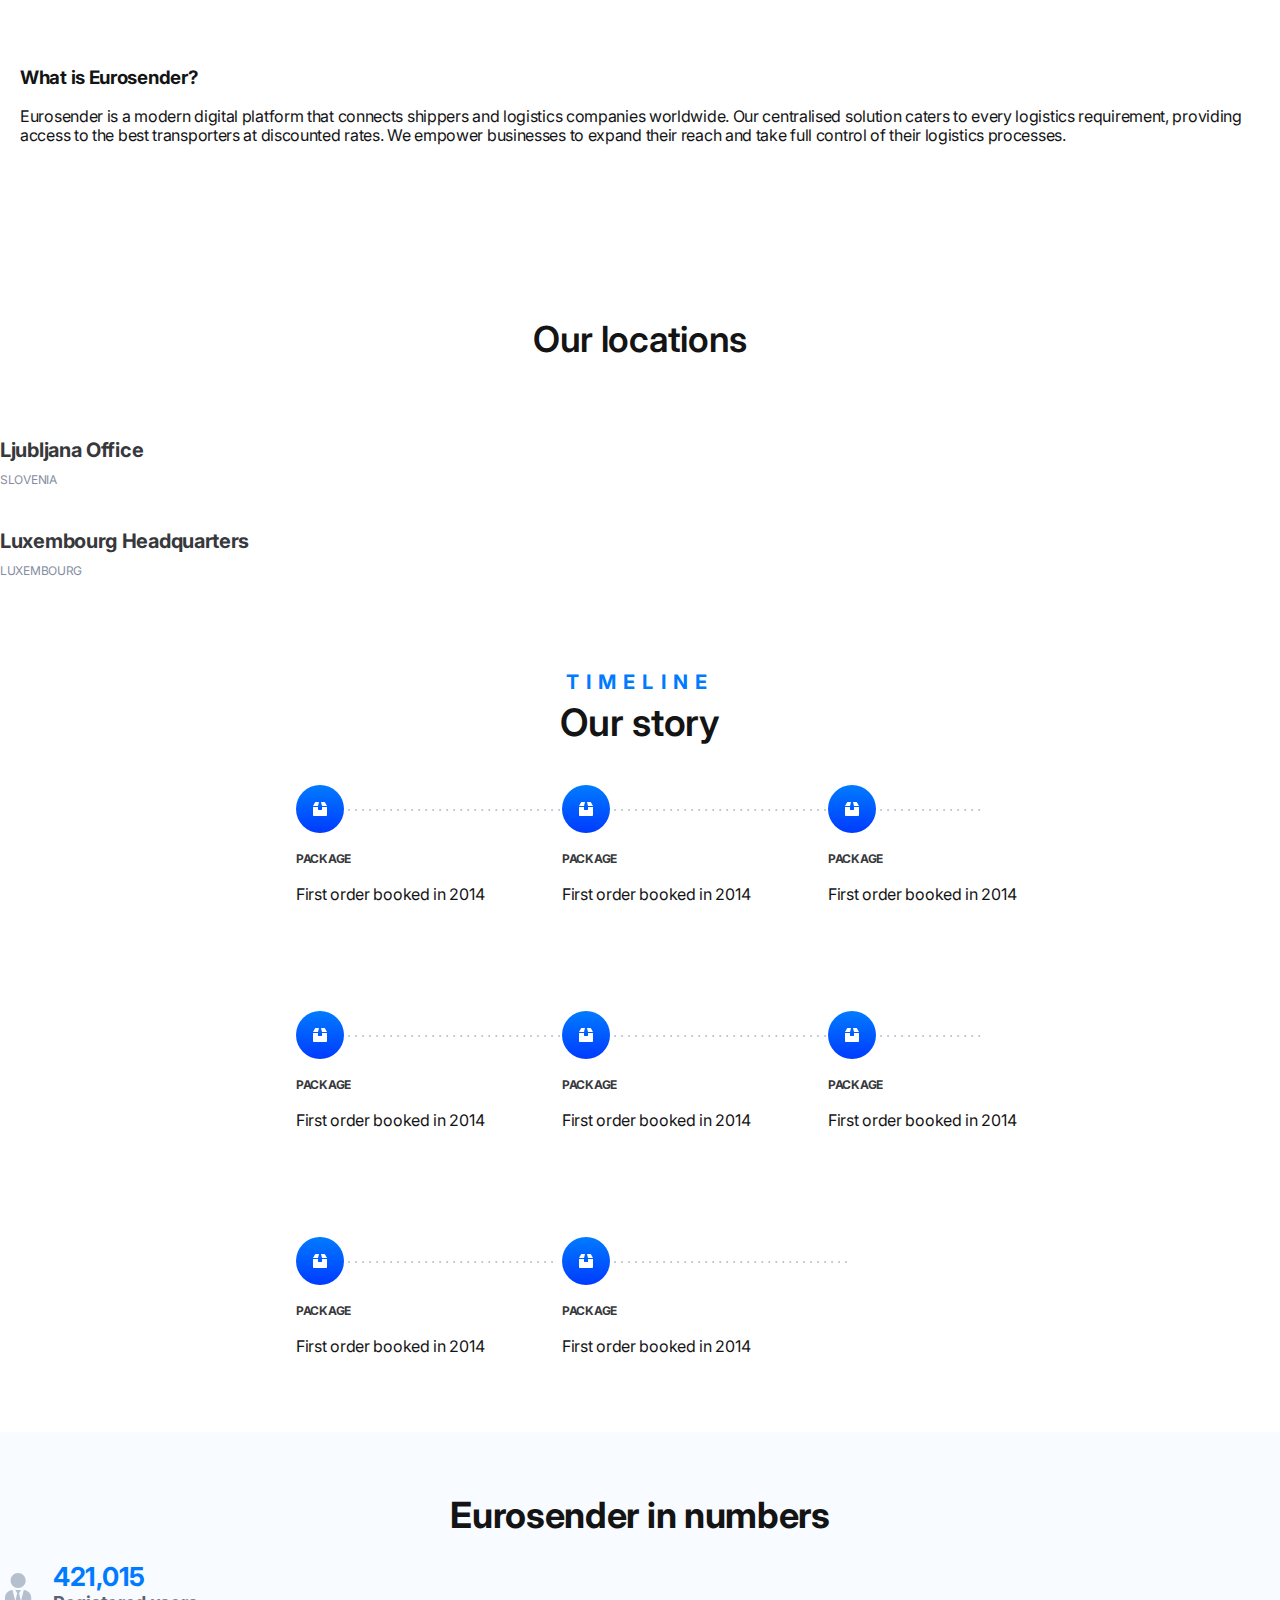
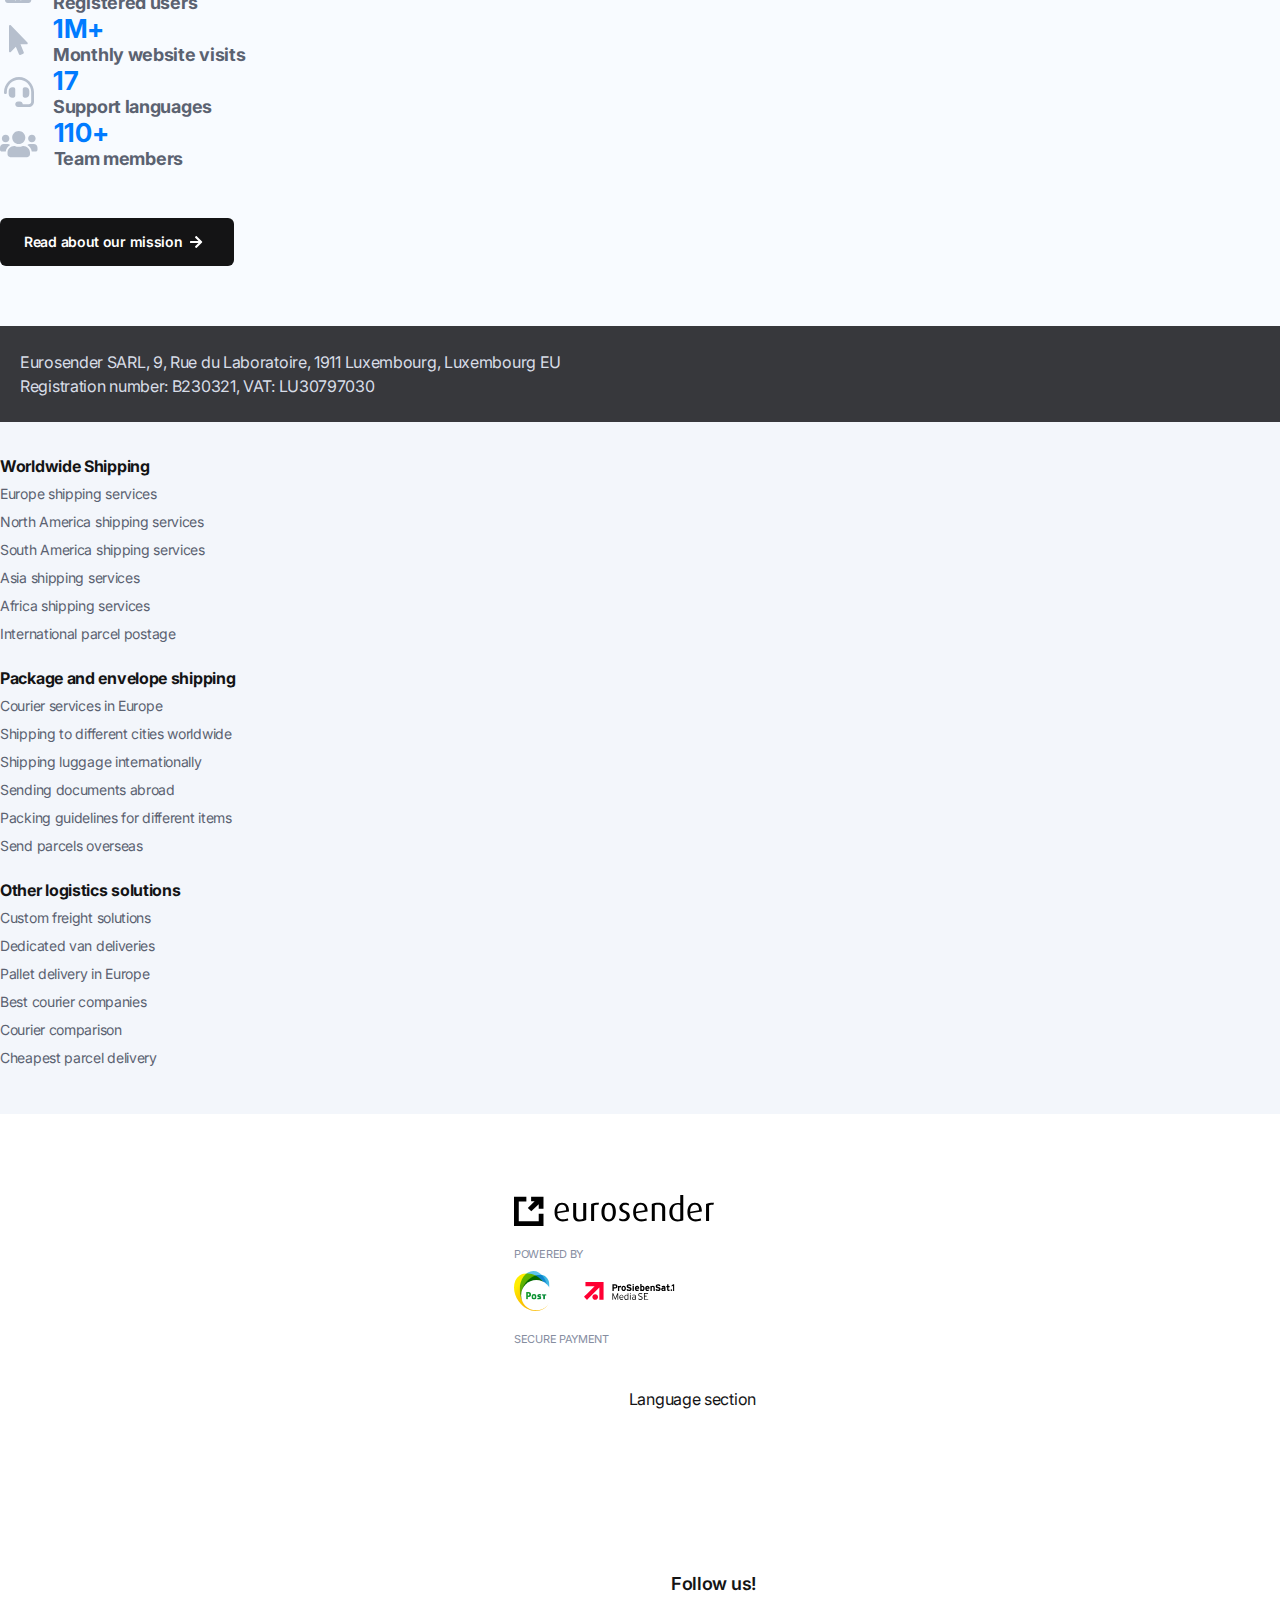
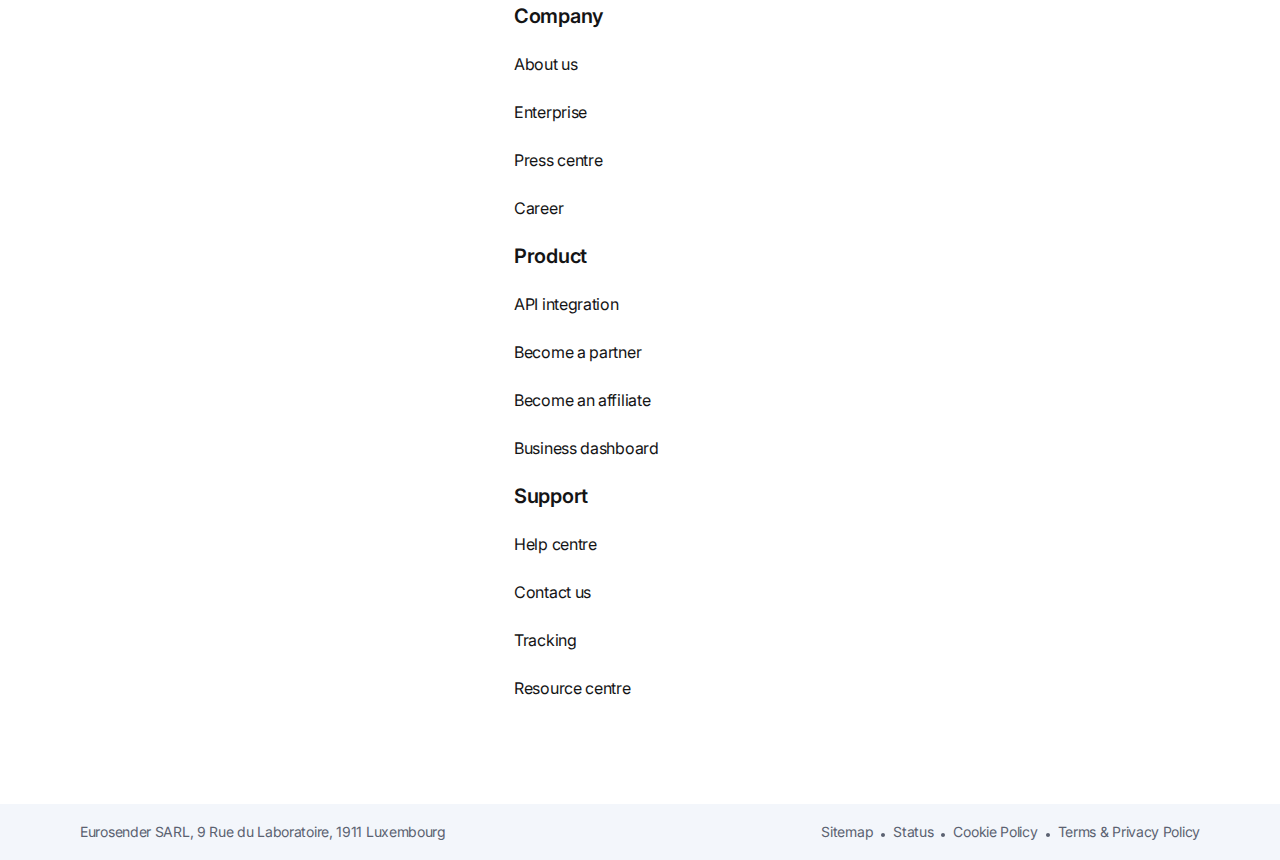
==== commit beebe9c0: "second" ====
--- a/company.html
+++ b/company.html
@@ -100,6 +100,240 @@
         </div>
       </section>
 
+      <!-- Time line section  -->
+
+      <section class="timeline">
+        <div class="container">
+          <div class="row text-center">
+            <div class="col">
+              <h3 class="section-heading timeline-heading">
+                <span>timeline</span>
+                Our story
+              </h3>
+            </div>
+          </div>
+
+          <div class="delivery-system">
+            <div class="item-1">
+              <div class="icon">
+                <svg
+                  aria-hidden="true"
+                  focusable="false"
+                  data-prefix="fas"
+                  data-icon="box-alt"
+                  class="svg-inline--fa fa-box-alt fa-w-14"
+                  role="img"
+                  xmlns="http://www.w3.org/2000/svg"
+                  viewBox="0 0 448 512"
+                >
+                  <path
+                    fill="currentColor"
+                    d="M446.7 160c.4-.5.5-.7.9-1.2L391.3 53.9C386.9 40.8 374.7 32 360.9 32H256l32 128h158.7zM160 160l32-128H87.1c-13.8 0-26 8.8-30.4 21.9L.4 158.8c.4.5.5.7.9 1.2H160zm128 32v80c0 8.8-7.2 16-16 16h-96c-8.8 0-16-7.2-16-16v-80H0v256c0 17.7 14.3 32 32 32h384c17.7 0 32-14.3 32-32V192H288z"
+                  ></path>
+                </svg>
+              </div>
+              <div class="text">
+                <p class="style-1">
+                  <span>PACKAGE</span>
+                </p>
+                <p>
+                  <span> First order booked in 2014 </span>
+                </p>
+              </div>
+            </div>
+            <div class="item-1">
+              <div class="icon">
+                <svg
+                  aria-hidden="true"
+                  focusable="false"
+                  data-prefix="fas"
+                  data-icon="box-alt"
+                  class="svg-inline--fa fa-box-alt fa-w-14"
+                  role="img"
+                  xmlns="http://www.w3.org/2000/svg"
+                  viewBox="0 0 448 512"
+                >
+                  <path
+                    fill="currentColor"
+                    d="M446.7 160c.4-.5.5-.7.9-1.2L391.3 53.9C386.9 40.8 374.7 32 360.9 32H256l32 128h158.7zM160 160l32-128H87.1c-13.8 0-26 8.8-30.4 21.9L.4 158.8c.4.5.5.7.9 1.2H160zm128 32v80c0 8.8-7.2 16-16 16h-96c-8.8 0-16-7.2-16-16v-80H0v256c0 17.7 14.3 32 32 32h384c17.7 0 32-14.3 32-32V192H288z"
+                  ></path>
+                </svg>
+              </div>
+              <div class="text">
+                <p class="style-1">
+                  <span>PACKAGE</span>
+                </p>
+                <p>
+                  <span> First order booked in 2014 </span>
+                </p>
+              </div>
+            </div>
+            <div class="item-1">
+              <div class="icon">
+                <svg
+                  aria-hidden="true"
+                  focusable="false"
+                  data-prefix="fas"
+                  data-icon="box-alt"
+                  class="svg-inline--fa fa-box-alt fa-w-14"
+                  role="img"
+                  xmlns="http://www.w3.org/2000/svg"
+                  viewBox="0 0 448 512"
+                >
+                  <path
+                    fill="currentColor"
+                    d="M446.7 160c.4-.5.5-.7.9-1.2L391.3 53.9C386.9 40.8 374.7 32 360.9 32H256l32 128h158.7zM160 160l32-128H87.1c-13.8 0-26 8.8-30.4 21.9L.4 158.8c.4.5.5.7.9 1.2H160zm128 32v80c0 8.8-7.2 16-16 16h-96c-8.8 0-16-7.2-16-16v-80H0v256c0 17.7 14.3 32 32 32h384c17.7 0 32-14.3 32-32V192H288z"
+                  ></path>
+                </svg>
+              </div>
+              <div class="text">
+                <p class="style-1">
+                  <span>PACKAGE</span>
+                </p>
+                <p>
+                  <span> First order booked in 2014 </span>
+                </p>
+              </div>
+            </div>
+            <div class="item-1">
+              <div class="icon">
+                <svg
+                  aria-hidden="true"
+                  focusable="false"
+                  data-prefix="fas"
+                  data-icon="box-alt"
+                  class="svg-inline--fa fa-box-alt fa-w-14"
+                  role="img"
+                  xmlns="http://www.w3.org/2000/svg"
+                  viewBox="0 0 448 512"
+                >
+                  <path
+                    fill="currentColor"
+                    d="M446.7 160c.4-.5.5-.7.9-1.2L391.3 53.9C386.9 40.8 374.7 32 360.9 32H256l32 128h158.7zM160 160l32-128H87.1c-13.8 0-26 8.8-30.4 21.9L.4 158.8c.4.5.5.7.9 1.2H160zm128 32v80c0 8.8-7.2 16-16 16h-96c-8.8 0-16-7.2-16-16v-80H0v256c0 17.7 14.3 32 32 32h384c17.7 0 32-14.3 32-32V192H288z"
+                  ></path>
+                </svg>
+              </div>
+              <div class="text">
+                <p class="style-1">
+                  <span>PACKAGE</span>
+                </p>
+                <p>
+                  <span> First order booked in 2014 </span>
+                </p>
+              </div>
+            </div>
+            <div class="item-1">
+              <div class="icon">
+                <svg
+                  aria-hidden="true"
+                  focusable="false"
+                  data-prefix="fas"
+                  data-icon="box-alt"
+                  class="svg-inline--fa fa-box-alt fa-w-14"
+                  role="img"
+                  xmlns="http://www.w3.org/2000/svg"
+                  viewBox="0 0 448 512"
+                >
+                  <path
+                    fill="currentColor"
+                    d="M446.7 160c.4-.5.5-.7.9-1.2L391.3 53.9C386.9 40.8 374.7 32 360.9 32H256l32 128h158.7zM160 160l32-128H87.1c-13.8 0-26 8.8-30.4 21.9L.4 158.8c.4.5.5.7.9 1.2H160zm128 32v80c0 8.8-7.2 16-16 16h-96c-8.8 0-16-7.2-16-16v-80H0v256c0 17.7 14.3 32 32 32h384c17.7 0 32-14.3 32-32V192H288z"
+                  ></path>
+                </svg>
+              </div>
+              <div class="text">
+                <p class="style-1">
+                  <span>PACKAGE</span>
+                </p>
+                <p>
+                  <span> First order booked in 2014 </span>
+                </p>
+              </div>
+            </div>
+            <div class="item-1">
+              <div class="icon">
+                <svg
+                  aria-hidden="true"
+                  focusable="false"
+                  data-prefix="fas"
+                  data-icon="box-alt"
+                  class="svg-inline--fa fa-box-alt fa-w-14"
+                  role="img"
+                  xmlns="http://www.w3.org/2000/svg"
+                  viewBox="0 0 448 512"
+                >
+                  <path
+                    fill="currentColor"
+                    d="M446.7 160c.4-.5.5-.7.9-1.2L391.3 53.9C386.9 40.8 374.7 32 360.9 32H256l32 128h158.7zM160 160l32-128H87.1c-13.8 0-26 8.8-30.4 21.9L.4 158.8c.4.5.5.7.9 1.2H160zm128 32v80c0 8.8-7.2 16-16 16h-96c-8.8 0-16-7.2-16-16v-80H0v256c0 17.7 14.3 32 32 32h384c17.7 0 32-14.3 32-32V192H288z"
+                  ></path>
+                </svg>
+              </div>
+              <div class="text">
+                <p class="style-1">
+                  <span>PACKAGE</span>
+                </p>
+                <p>
+                  <span> First order booked in 2014 </span>
+                </p>
+              </div>
+            </div>
+            <div class="item-1">
+              <div class="icon">
+                <svg
+                  aria-hidden="true"
+                  focusable="false"
+                  data-prefix="fas"
+                  data-icon="box-alt"
+                  class="svg-inline--fa fa-box-alt fa-w-14"
+                  role="img"
+                  xmlns="http://www.w3.org/2000/svg"
+                  viewBox="0 0 448 512"
+                >
+                  <path
+                    fill="currentColor"
+                    d="M446.7 160c.4-.5.5-.7.9-1.2L391.3 53.9C386.9 40.8 374.7 32 360.9 32H256l32 128h158.7zM160 160l32-128H87.1c-13.8 0-26 8.8-30.4 21.9L.4 158.8c.4.5.5.7.9 1.2H160zm128 32v80c0 8.8-7.2 16-16 16h-96c-8.8 0-16-7.2-16-16v-80H0v256c0 17.7 14.3 32 32 32h384c17.7 0 32-14.3 32-32V192H288z"
+                  ></path>
+                </svg>
+              </div>
+              <div class="text">
+                <p class="style-1">
+                  <span>PACKAGE</span>
+                </p>
+                <p>
+                  <span> First order booked in 2014 </span>
+                </p>
+              </div>
+            </div>
+            <div class="item-1">
+              <div class="icon">
+                <svg
+                  aria-hidden="true"
+                  focusable="false"
+                  data-prefix="fas"
+                  data-icon="box-alt"
+                  class="svg-inline--fa fa-box-alt fa-w-14"
+                  role="img"
+                  xmlns="http://www.w3.org/2000/svg"
+                  viewBox="0 0 448 512"
+                >
+                  <path
+                    fill="currentColor"
+                    d="M446.7 160c.4-.5.5-.7.9-1.2L391.3 53.9C386.9 40.8 374.7 32 360.9 32H256l32 128h158.7zM160 160l32-128H87.1c-13.8 0-26 8.8-30.4 21.9L.4 158.8c.4.5.5.7.9 1.2H160zm128 32v80c0 8.8-7.2 16-16 16h-96c-8.8 0-16-7.2-16-16v-80H0v256c0 17.7 14.3 32 32 32h384c17.7 0 32-14.3 32-32V192H288z"
+                  ></path>
+                </svg>
+              </div>
+              <div class="text">
+                <p class="style-1">
+                  <span>PACKAGE</span>
+                </p>
+                <p>
+                  <span> First order booked in 2014 </span>
+                </p>
+              </div>
+            </div>
+          </div>
+        </div>
+      </section>
+
       <!-- Eurosender in number  -->
       <section class="stats">
         <div class="container">
@@ -107,8 +341,153 @@
             <h3 class="title">Eurosender in numbers</h3>
           </div>
 
-          <div class="row">
-            <div class="col-xl-3 col-lg-6 col-md-6"></div>
+          <div class="row justify-content-center text-center">
+            <div class="col-11">
+              <div class="row">
+                <div class="col-lg-3 col-md-6">
+                  <div class="user-reg">
+                    <div class="icon">
+                      <svg
+                        aria-hidden="true"
+                        focusable="false"
+                        data-prefix="fas"
+                        data-icon="user-tie"
+                        class="svg-inline--fa fa-user-tie fa-w-14"
+                        role="img"
+                        xmlns="http://www.w3.org/2000/svg"
+                        viewBox="0 0 448 512"
+                      >
+                        <path
+                          fill="currentColor"
+                          d="M224 256c70.7 0 128-57.3 128-128S294.7 0 224 0 96 57.3 96 128s57.3 128 128 128zm95.8 32.6L272 480l-32-136 32-56h-96l32 56-32 136-47.8-191.4C56.9 292 0 350.3 0 422.4V464c0 26.5 21.5 48 48 48h352c26.5 0 48-21.5 48-48v-41.6c0-72.1-56.9-130.4-128.2-133.8z"
+                        ></path>
+                      </svg>
+                    </div>
+                    <div class="text">
+                      <span class="value">421,015</span>
+                      <span class="value-2"> Registered users </span>
+                    </div>
+                  </div>
+                </div>
+                <div class="col-lg-3 col-md-6">
+                  <div class="user-reg">
+                    <div class="icon">
+                      <svg
+                        aria-hidden="true"
+                        focusable="false"
+                        data-prefix="fas"
+                        data-icon="mouse-pointer"
+                        class="svg-inline--fa fa-mouse-pointer fa-w-10"
+                        role="img"
+                        xmlns="http://www.w3.org/2000/svg"
+                        viewBox="0 0 320 512"
+                      >
+                        <path
+                          fill="currentColor"
+                          d="M302.189 329.126H196.105l55.831 135.993c3.889 9.428-.555 19.999-9.444 23.999l-49.165 21.427c-9.165 4-19.443-.571-23.332-9.714l-53.053-129.136-86.664 89.138C18.729 472.71 0 463.554 0 447.977V18.299C0 1.899 19.921-6.096 30.277 5.443l284.412 292.542c11.472 11.179 3.007 31.141-12.5 31.141z"
+                        ></path>
+                      </svg>
+                    </div>
+                    <div class="text">
+                      <span class="value">1M+</span>
+                      <span class="value-2"> Monthly website visits </span>
+                    </div>
+                  </div>
+                </div>
+                <div class="col-lg-3 col-md-6">
+                  <div class="user-reg">
+                    <div class="icon">
+                      <svg
+                        aria-hidden="true"
+                        focusable="false"
+                        data-prefix="fas"
+                        data-icon="headset"
+                        class="svg-inline--fa fa-headset fa-w-16"
+                        role="img"
+                        xmlns="http://www.w3.org/2000/svg"
+                        viewBox="0 0 512 512"
+                      >
+                        <path
+                          fill="currentColor"
+                          d="M192 208c0-17.67-14.33-32-32-32h-16c-35.35 0-64 28.65-64 64v48c0 35.35 28.65 64 64 64h16c17.67 0 32-14.33 32-32V208zm176 144c35.35 0 64-28.65 64-64v-48c0-35.35-28.65-64-64-64h-16c-17.67 0-32 14.33-32 32v112c0 17.67 14.33 32 32 32h16zM256 0C113.18 0 4.58 118.83 0 256v16c0 8.84 7.16 16 16 16h16c8.84 0 16-7.16 16-16v-16c0-114.69 93.31-208 208-208s208 93.31 208 208h-.12c.08 2.43.12 165.72.12 165.72 0 23.35-18.93 42.28-42.28 42.28H320c0-26.51-21.49-48-48-48h-32c-26.51 0-48 21.49-48 48s21.49 48 48 48h181.72c49.86 0 90.28-40.42 90.28-90.28V256C507.42 118.83 398.82 0 256 0z"
+                        ></path>
+                      </svg>
+                    </div>
+                    <div class="text">
+                      <span class="value">17</span>
+                      <span class="value-2"> Support languages</span>
+                    </div>
+                  </div>
+                </div>
+                <div class="col-lg-3 col-md-6">
+                  <div class="user-reg">
+                    <div class="icon">
+                      <svg
+                        aria-hidden="true"
+                        focusable="false"
+                        data-prefix="fas"
+                        data-icon="users"
+                        class="svg-inline--fa fa-users fa-w-20"
+                        role="img"
+                        xmlns="http://www.w3.org/2000/svg"
+                        viewBox="0 0 640 512"
+                      >
+                        <path
+                          fill="currentColor"
+                          d="M96 224c35.3 0 64-28.7 64-64s-28.7-64-64-64-64 28.7-64 64 28.7 64 64 64zm448 0c35.3 0 64-28.7 64-64s-28.7-64-64-64-64 28.7-64 64 28.7 64 64 64zm32 32h-64c-17.6 0-33.5 7.1-45.1 18.6 40.3 22.1 68.9 62 75.1 109.4h66c17.7 0 32-14.3 32-32v-32c0-35.3-28.7-64-64-64zm-256 0c61.9 0 112-50.1 112-112S381.9 32 320 32 208 82.1 208 144s50.1 112 112 112zm76.8 32h-8.3c-20.8 10-43.9 16-68.5 16s-47.6-6-68.5-16h-8.3C179.6 288 128 339.6 128 403.2V432c0 26.5 21.5 48 48 48h288c26.5 0 48-21.5 48-48v-28.8c0-63.6-51.6-115.2-115.2-115.2zm-223.7-13.4C161.5 263.1 145.6 256 128 256H64c-35.3 0-64 28.7-64 64v32c0 17.7 14.3 32 32 32h65.9c6.3-47.4 34.9-87.3 75.2-109.4z"
+                        ></path>
+                      </svg>
+                    </div>
+                    <div class="text">
+                      <span class="value">110+</span>
+                      <span class="value-2"> Team members </span>
+                    </div>
+                  </div>
+                </div>
+              </div>
+              <div class="col">
+                <div class="about-mission">
+                  <div class="style-button euro-btn">
+                    <span>Read about our mission</span>
+                    <span class="button-icon">
+                      <svg
+                        aria-hidden="true"
+                        focusable="false"
+                        data-prefix="fas"
+                        data-icon="arrow-right"
+                        class="svg-inline--fa fa-arrow-right fa-w-14"
+                        role="img"
+                        xmlns="http://www.w3.org/2000/svg"
+                        viewBox="0 0 448 512"
+                      >
+                        <path
+                          fill="currentColor"
+                          d="M190.5 66.9l22.2-22.2c9.4-9.4 24.6-9.4 33.9 0L441 239c9.4 9.4 9.4 24.6 0 33.9L246.6 467.3c-9.4 9.4-24.6 9.4-33.9 0l-22.2-22.2c-9.5-9.5-9.3-25 .4-34.3L311.4 296H24c-13.3 0-24-10.7-24-24v-32c0-13.3 10.7-24 24-24h287.4L190.9 101.2c-9.8-9.3-10-24.8-.4-34.3z"
+                        ></path>
+                      </svg>
+                    </span>
+                  </div>
+                </div>
+              </div>
+            </div>
+          </div>
+        </div>
+      </section>
+
+      <!-- --- Address --- -->
+
+      <section class="address-bg">
+        <div class="container">
+          <div class="row text-center">
+            <div class="col">
+              <div class="address">
+                <span>
+                  Eurosender SARL, 9, Rue du Laboratoire, 1911 Luxembourg,
+                  Luxembourg EU <br />
+                  Registration number: B230321, VAT: LU30797030</span
+                >
+              </div>
+            </div>
           </div>
         </div>
       </section>
--- a/assets/css/style.css
+++ b/assets/css/style.css
@@ -585,6 +585,228 @@
   margin: 0;
 }
 
+section.timeline {
+  padding: 24px 20px;
+  overflow: hidden;
+  background-color: #fff;
+}
+@media screen and (min-width: 768px) {
+  section.timeline {
+    padding: 40px 20px;
+  }
+}
+@media screen and (min-width: 992px) {
+  section.timeline {
+    padding: 60px 20px;
+  }
+}
+section.timeline .section-heading {
+  color: #141415;
+  margin: 0;
+  margin-bottom: 0px;
+  font-size: 26px;
+}
+section.timeline .section-heading span {
+  display: block;
+  line-height: 18px;
+  color: #007bff;
+  letter-spacing: 0.36em;
+  text-transform: uppercase;
+  font-weight: 700;
+  margin-bottom: 0;
+  font-size: 14px;
+}
+@media screen and (min-width: 768px) {
+  section.timeline .section-heading span {
+    font-size: 20px;
+    margin-bottom: 8px;
+  }
+}
+@media screen and (min-width: 992px) {
+  section.timeline .section-heading span {
+    line-height: 22px;
+  }
+}
+section.timeline .timeline-heading {
+  margin-bottom: 40px !important;
+  font-weight: 600;
+}
+@media screen and (min-width: 768px) {
+  section.timeline .timeline-heading {
+    text-align: center;
+    font-size: 38px !important;
+    font-weight: 600;
+  }
+}
+section.timeline .delivery-system {
+  position: relative;
+  display: grid;
+  grid-template-columns: 1fr;
+  grid-row-gap: 50px;
+}
+@media screen and (min-width: 768px) {
+  section.timeline .delivery-system {
+    transform: translateX(40px);
+    justify-content: center;
+    grid-template-columns: 260px 260px;
+    grid-row-gap: 92px;
+  }
+}
+@media screen and (min-width: 992px) {
+  section.timeline .delivery-system {
+    transform: translateX(55px);
+    grid-template-columns: 266px 266px 266px;
+    grid-row-gap: 92px;
+  }
+}
+section.timeline .delivery-system::before {
+  position: absolute;
+  content: "";
+  height: 100%;
+  width: 2px;
+  left: 23px;
+  background-image: url("data:image/svg+xml;charset=utf-8,%3Csvg xmlns='http://www.w3.org/2000/svg' width='2' height='51' fill='none'%3E%3Cpath stroke='%23B6BFCD' stroke-width='2' stroke-linecap='round' stroke-dasharray='0.01 7' d='M1 49.667v-48'/%3E%3C/svg%3E");
+}
+@media screen and (min-width: 768px) {
+  section.timeline .delivery-system::before {
+    display: none;
+  }
+}
+section.timeline .delivery-system .item-1 {
+  display: flex;
+  position: relative;
+}
+@media screen and (min-width: 768px) {
+  section.timeline .delivery-system .item-1:nth-child(3)::before {
+    width: 50%;
+  }
+}
+@media screen and (min-width: 992px) {
+  section.timeline .delivery-system .item-1:nth-child(6)::before {
+    width: 50%;
+  }
+}
+section.timeline .delivery-system .item-1:nth-child(7) {
+  order: 8;
+}
+@media screen and (min-width: 768px) {
+  section.timeline .delivery-system .item-1:nth-child(7) {
+    order: 7;
+  }
+}
+@media screen and (min-width: 992px) {
+  section.timeline .delivery-system .item-1:nth-child(7) {
+    order: 7;
+  }
+  section.timeline .delivery-system .item-1:nth-child(7)::before {
+    width: 88%;
+  }
+}
+section.timeline .delivery-system .item-1:nth-child(8) {
+  order: 7;
+}
+section.timeline .delivery-system .item-1:nth-child(8)::before {
+  display: none;
+}
+@media screen and (min-width: 768px) {
+  section.timeline .delivery-system .item-1:nth-child(8) {
+    order: 8;
+  }
+  section.timeline .delivery-system .item-1:nth-child(8)::before {
+    width: 50%;
+    display: block;
+  }
+}
+@media screen and (min-width: 992px) {
+  section.timeline .delivery-system .item-1:nth-child(8) {
+    order: 7;
+  }
+  section.timeline .delivery-system .item-1:nth-child(8)::before {
+    width: 100%;
+  }
+}
+section.timeline .delivery-system .item-1 .icon {
+  display: flex;
+  justify-content: center;
+  align-items: center;
+  border-radius: 50%;
+  background: linear-gradient(180deg, #007bff, #003bff);
+  color: #fff;
+  font-size: 16px;
+  width: 48px;
+  height: 48px;
+  position: relative;
+  z-index: 1;
+}
+@media screen and (min-width: 768px) {
+  section.timeline .delivery-system .item-1 .icon {
+    margin-bottom: 16px;
+  }
+}
+section.timeline .delivery-system .item-1 .icon .svg-inline--fa.fa-w-14 {
+  width: 0.875em;
+}
+section.timeline .delivery-system .item-1 .icon .svg-inline--fa {
+  display: inline-block;
+  font-size: inherit;
+  height: 1em;
+  vertical-align: -0.125em;
+}
+section.timeline .delivery-system .item-1 .text {
+  margin-left: 10px;
+}
+@media screen and (min-width: 768px) {
+  section.timeline .delivery-system .item-1 .text {
+    margin: initial;
+  }
+}
+section.timeline .delivery-system .item-1 .text .style-1 {
+  margin: 0;
+  font-size: 12px;
+  font-weight: 700;
+  line-height: 20px;
+  color: #37383c;
+  text-transform: uppercase;
+}
+section.timeline .delivery-system .item-1 .text .style-2 {
+  max-width: 240px;
+  margin: 0;
+  font-size: 16px;
+  line-height: 24px;
+  color: #5b6271;
+}
+section.timeline .delivery-system .item-1::before {
+  left: 24px;
+  width: 25%;
+  height: 2px;
+  background-image: url("data:image/svg+xml;charset=utf-8,%3Csvg width='210' height='2' fill='none' xmlns='http://www.w3.org/2000/svg'%3E%3Cpath stroke='%23B6BFCD' stroke-width='2' stroke-linecap='round' stroke-dasharray='0.01 7' d='M1 1h208'/%3E%3C/svg%3E");
+}
+@media screen and (min-width: 768px) {
+  section.timeline .delivery-system .item-1::before {
+    display: block;
+    transform: none;
+    width: 100%;
+  }
+}
+@media screen and (min-width: 768px) {
+  section.timeline .delivery-system .item-1 {
+    flex-direction: column;
+  }
+  section.timeline .delivery-system .item-1::before, section.timeline .delivery-system .item-1::after {
+    position: absolute;
+    content: "";
+    top: 24px;
+  }
+}
+@media screen and (min-width: 992px) {
+  section.timeline .delivery-system .item-1:nth-child(2)::before {
+    width: 100%;
+  }
+  section.timeline .delivery-system .item-1:nth-child(2)::after {
+    display: none;
+  }
+}
+
 .stats {
   padding: 24px 20px;
   background-color: #f8fbff;
@@ -612,6 +834,82 @@
     font-size: 36px;
     line-height: 46px;
   }
+}
+.stats .user-reg {
+  display: flex;
+  align-items: center;
+  align-content: center;
+  margin-bottom: px;
+}
+@media screen and (min-width: 1200px) {
+  .stats .user-reg {
+    justify-self: auto;
+  }
+}
+.stats .user-reg .icon {
+  font-size: 30px;
+  color: #b6bfcd;
+  position: relative;
+  min-width: 37px;
+  display: flex;
+  justify-content: center;
+}
+.stats .user-reg .icon .svg-inline--fa {
+  overflow: visible;
+  display: inline-block;
+  font-size: inherit;
+  height: 1em;
+}
+.stats .user-reg .icon .fa-w-14 {
+  width: 0.875em;
+}
+.stats .user-reg .text {
+  display: flex;
+  flex-direction: column;
+  margin-left: 16px;
+}
+.stats .user-reg .text .value {
+  font-weight: 700;
+  font-size: 26px;
+  line-height: 30px;
+  color: #007bff;
+}
+.stats .user-reg .text .value-2 {
+  font-weight: 700;
+  font-size: 18px;
+  line-height: 22px;
+  color: #5b6271;
+}
+.stats .about-mission {
+  margin-top: 48px;
+}
+.stats .about-mission .euro-btn {
+  background: #141415;
+}
+.stats .about-mission .euro-btn .button-icon {
+  width: 20px;
+  margin-left: 8px;
+  float: right;
+}
+.stats .about-mission .euro-btn .button-icon .fa-w-14 {
+  width: 0.875em;
+}
+.stats .about-mission .euro-btn .button-icon .svg-inline--fa {
+  overflow: visible;
+  display: inline-block;
+  font-size: inherit;
+  height: 1em;
+  vertical-align: -0.125em;
+}
+
+.address-bg {
+  background-color: #37383c;
+}
+.address-bg .address {
+  color: #d8dde7;
+  padding: 24px 20px;
+  font-size: 16px;
+  line-height: 24px;
 }
 
 footer {
